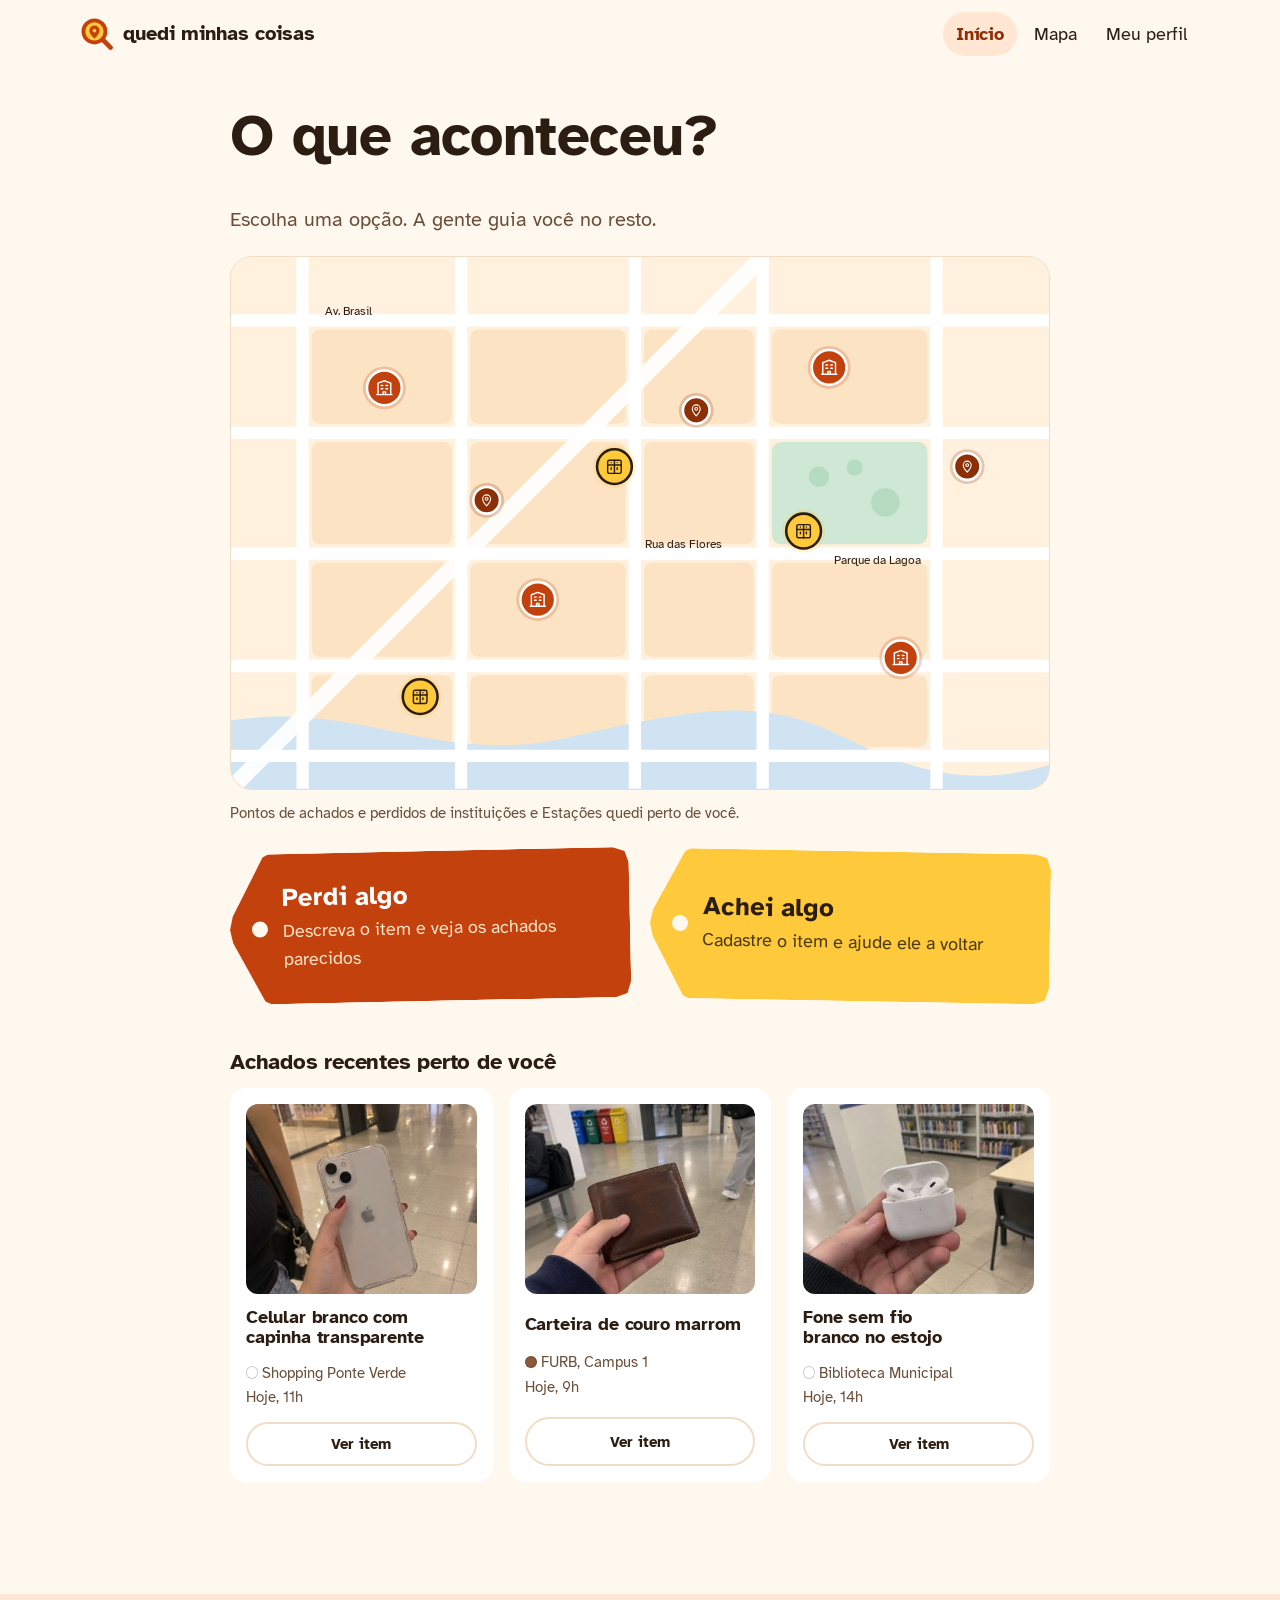
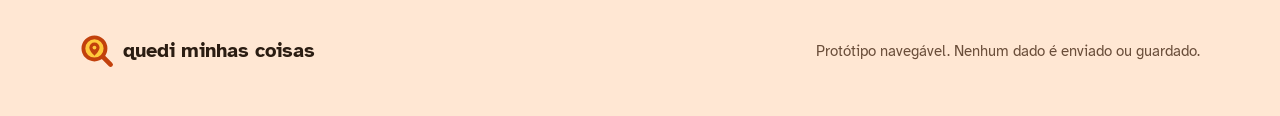
==== app.html @ 99cfe6bd "Site de produto: landing animada e protótipo navegável - Landing (index.html) com animações em GSAP " ====
<!DOCTYPE html>
<html lang="pt-BR">
<head>
  <meta charset="utf-8">
  <meta name="viewport" content="width=device-width, initial-scale=1">
  <meta name="theme-color" content="#FFF8EE">
  <title>quedi minhas coisas — protótipo</title>
  <link rel="preconnect" href="https://fonts.googleapis.com">
  <link rel="preconnect" href="https://fonts.gstatic.com" crossorigin>
  <link href="https://fonts.googleapis.com/css2?family=Atkinson+Hyperlegible:ital,wght@0,400;0,700;1,400&display=swap" rel="stylesheet">
  <link rel="icon" href="favicon.svg" type="image/svg+xml">
  <link rel="stylesheet" href="css/style.css">
</head>
<body class="is-app">
  <a class="skip" href="#app">Pular para o conteúdo</a>

  <header class="site-head">
    <div class="wrap">
      <a class="brand" href="index.html" translate="no" data-logo><span class="brand-name">quedi minhas coisas</span></a>
      <nav class="site-nav" aria-label="Principal">
        <a href="#inicio" data-nav="inicio">Início</a>
        <a href="#mapa" data-nav="mapa">Mapa</a>
        <a href="#perfil" data-nav="perfil">Meu perfil</a>
      </nav>
    </div>
  </header>

  <main id="app" class="app-main" tabindex="-1">
    <div class="wrap">

      <!-- ================= INÍCIO ================= -->
      <section class="view" id="v-inicio" aria-labelledby="t-inicio">
        <div class="narrow" style="max-width:820px">
          <h1 id="t-inicio">O que aconteceu?</h1>
          <p class="lead">Escolha uma opção. A gente guia você no resto.</p>
          <div class="map-box home-map" id="home-map"></div>
          <p class="hint home-map-note">Pontos de achados e perdidos de instituições e Estações quedi perto de você.</p>
          <div class="tags" style="margin:1.6rem 0 3rem">
            <a class="tag tag-lost" href="#perdi"><span class="tag-text"><span class="tag-title">Perdi algo</span><span class="tag-sub">Descreva o item e veja os achados parecidos</span></span></a>
            <a class="tag tag-found" href="#achei"><span class="tag-text"><span class="tag-title">Achei algo</span><span class="tag-sub">Cadastre o item e ajude ele a voltar</span></span></a>
          </div>
          <h2 style="font-size:1.4rem">Achados recentes perto de você</h2>
          <div class="items" id="recent"></div>
        </div>
      </section>

      <!-- ================= PERDI ================= -->
      <section class="view" id="v-perdi" aria-labelledby="t-perdi">
        <div class="narrow">
          <a class="back" href="#inicio" data-icon-inline="seta">Voltar</a>
          <h1 id="t-perdi" style="font-size:2.2rem">Vamos encontrar seu item</h1>
          <p class="progress-label" id="lost-step-label">Passo 1 de 4</p>
          <div class="progress" id="lost-progress" aria-hidden="true"><span></span><span></span><span></span><span></span></div>

          <form id="lost-form" novalidate>
            <!-- passo 1 -->
            <fieldset class="step" data-step="1" style="border:0;padding:0;margin:0">
              <legend class="sr-only">O que você perdeu</legend>
              <h2 style="font-size:1.5rem">O que você perdeu?</h2>
              <div class="choices" id="lost-cats"></div>
              <div class="field" style="margin-top:1.4rem">
                <label for="lost-name">Dê um nome curto ao item</label>
                <input type="text" id="lost-name" name="lost-name" autocomplete="off" placeholder="Ex.: Mochila azul da faculdade…">
              </div>
            </fieldset>

            <!-- passo 2 -->
            <fieldset class="step" data-step="2" style="border:0;padding:0;margin:0" hidden>
              <legend class="sr-only">Detalhes do item</legend>
              <h2 style="font-size:1.5rem">Como ele é?</h2>
              <p class="muted">Quanto mais detalhes, mais certeiros ficam os itens parecidos.</p>
              <div class="field">
                <span class="label" id="lbl-cor">Cor principal</span>
                <div class="swatches" role="radiogroup" aria-labelledby="lbl-cor" id="lost-colors"></div>
              </div>
              <div class="row-2">
                <div class="field"><label for="lost-brand">Marca</label><input type="text" id="lost-brand" name="lost-brand" autocomplete="off" placeholder="Ex.: Samsonite…"></div>
                <div class="field"><label for="lost-model">Modelo</label><input type="text" id="lost-model" name="lost-model" autocomplete="off" placeholder="Ex.: com bolso lateral…"></div>
              </div>
              <div class="field">
                <label for="lost-marks">Marcas, defeitos ou detalhes visíveis</label>
                <textarea id="lost-marks" name="lost-marks" autocomplete="off" placeholder="Ex.: adesivo de planeta, zíper da frente quebrado…"></textarea>
              </div>
              <div class="field">
                <span class="label">Fotos (opcional)</span>
                <label class="upload">
                  <span data-icon-inline="camera" style="width:32px;color:var(--lago)"></span>
                  <strong>Adicionar fotos do item</strong>
                  <span class="hint">Pode ser uma foto antiga em que ele aparece</span>
                  <input type="file" accept="image/*" multiple id="lost-photos">
                </label>
                <div class="previews" id="lost-previews"></div>
              </div>
            </fieldset>

            <!-- passo 3 -->
            <fieldset class="step" data-step="3" style="border:0;padding:0;margin:0" hidden>
              <legend class="sr-only">Onde e quando</legend>
              <h2 style="font-size:1.5rem">Onde e quando você perdeu?</h2>
              <div class="choices choices-wide" style="margin-bottom:1.4rem">
                <div class="choice">
                  <input type="radio" name="where" id="where-inst" value="inst" checked>
                  <label for="where-inst"><span class="ic" data-icon="predio"></span><span>Num lugar com achados e perdidos<small>Faculdade, shopping, rodoviária, biblioteca…</small></span></label>
                </div>
                <div class="choice">
                  <input type="radio" name="where" id="where-map" value="map">
                  <label for="where-map"><span class="ic" data-icon="pin"></span><span>Em outro lugar<small>Marque no mapa e avisamos quem passou por perto</small></span></label>
                </div>
              </div>
              <div id="where-inst-box" class="field">
                <label for="lost-inst">Qual lugar?</label>
                <select id="lost-inst" name="lost-inst" autocomplete="off"></select>
              </div>
              <div id="where-map-box" hidden>
                <p class="hint" style="margin-bottom:.6rem">Toque no mapa onde acha que perdeu.</p>
                <div class="map-box pickable" id="lost-map"></div>
                <p class="hint" style="margin-top:.8rem">Ou escolha um ponto de referência:</p>
                <div class="landmarks" id="landmarks"></div>
                <p class="hint" id="lost-map-msg" aria-live="polite" style="margin-top:.6rem"></p>
              </div>
              <div class="row-2" style="margin-top:1.2rem">
                <div class="field"><label for="lost-date">Dia</label><input type="date" id="lost-date" name="lost-date" autocomplete="off"></div>
                </div>
              <div class="row-2" style="margin-top:1rem">
                <div class="field"><label for="lost-from">Entre as</label><input type="time" id="lost-from" name="lost-from" autocomplete="off" value="13:00"></div>
                <div class="field"><label for="lost-to">e as</label><input type="time" id="lost-to" name="lost-to" autocomplete="off" value="15:00"></div>
              </div>
              <p class="hint" id="lost-time-hint">Informe o período em que você acha que perdeu. Quanto menor o intervalo, mais fácil de avisar quem passou por lá.</p>
            </fieldset>

            <!-- passo 4 -->
            <fieldset class="step" data-step="4" style="border:0;padding:0;margin:0" hidden>
              <legend class="sr-only">Característica secreta</legend>
              <h2 style="font-size:1.5rem">Um detalhe que só você sabe</h2>
              <div class="secret">
                <strong data-icon-inline="cadeado" style="display:flex;gap:.5rem;align-items:center">Isso não aparece para ninguém</strong>
                <p class="hint">Vamos usar esse detalhe para confirmar que o item é seu na hora da devolução. Pode ser algo que tem dentro, uma mancha, um rasgo, uma senha de tela.</p>
                <label class="sr-only" for="lost-secret">Característica secreta</label>
                <textarea id="lost-secret" name="lost-secret" autocomplete="off" placeholder="Ex.: tem um caderno verde com meu nome na primeira página…"></textarea>
              </div>
            </fieldset>

            <p class="hint" id="lost-error" role="alert" style="color:#B3261E;margin-top:1rem"></p>
            <div class="form-actions">
              <button type="button" class="btn btn-quiet" id="lost-prev" hidden>Voltar</button>
              <button type="submit" class="btn btn-lago" id="lost-next" style="margin-left:auto">Continuar</button>
            </div>
          </form>
        </div>
      </section>

      <!-- ================= RESULTADOS (MATCH) ================= -->
      <section class="view" id="v-resultados" aria-labelledby="t-res">
        <div class="hope" aria-live="polite" style="margin-bottom:1.6rem">
          <span class="hope-dot" aria-hidden="true"></span>
          <span id="res-hope">Seu item já está sendo mostrado para <strong>0 pessoas</strong> por perto.</span>
        </div>
        <h1 id="t-res" style="font-size:2.2rem">Achamos itens parecidos com o seu</h1>
        <p class="lead" id="res-lead">Veja se algum deles é seu. Se não for, fique tranquilo: avisamos assim que chegar algo novo.</p>
        <div class="items" id="res-items"></div>
        <div class="panel" style="margin-top:2rem;display:flex;gap:1rem;align-items:center;flex-wrap:wrap">
          <span data-icon-inline="sino" style="width:28px;color:var(--lago)"></span>
          <p style="margin:0;flex:1;min-width:220px"><strong>Nenhum é o seu?</strong> Seu cadastro continua ativo e você recebe um aviso quando surgir um item parecido.</p>
          <a class="btn btn-ghost btn-small" href="#perfil">Ver meus itens</a>
        </div>
      </section>

      <!-- ================= ITEM + CHAT ================= -->
      <section class="view" id="v-item" aria-labelledby="t-item">
        <a class="back" href="#resultados" data-icon-inline="seta">Voltar aos parecidos</a>
        <div class="detail">
          <div>
            <div class="thumb" id="item-thumb"></div>
            <h1 id="t-item" style="font-size:1.9rem;margin-top:1.2rem"></h1>
            <dl class="facts" id="item-facts"></dl>
            <div class="panel" style="margin-top:1.4rem">
              <p class="muted small" style="margin-bottom:.6rem">Quem achou</p>
              <div class="profile-mini">
                <div class="avatar">MR</div>
                <div>
                  <strong>Marina R.</strong> <span class="verified" data-icon-inline="escudo">Verificada</span><br>
                  <span class="rating small">Nota 4,9</span> <span class="small">em 14 devoluções</span>
                </div>
              </div>
              <div class="seals" style="margin-top:.9rem">
                <span class="seal"><i data-icon="coracao"></i>Grande ajudante</span>
                <span class="seal"><i data-icon="pin"></i>Guardião do bairro</span>
              </div>
            </div>
          </div>

          <div class="panel">
            <!-- etapa A: validação -->
            <div id="item-validate">
              <h2 style="font-size:1.4rem">É seu? Confirme um detalhe</h2>
              <p class="muted">Conte algo que só o dono saberia: o que tem dentro, uma mancha, um rasgo. Ou envie uma foto em que o item aparece.</p>
              <form id="validate-form">
                <div class="field">
                  <label for="validate-text">Característica</label>
                  <textarea id="validate-text" name="validate-text" autocomplete="off" placeholder="Ex.: tem um caderno verde com meu nome dentro…"></textarea>
                </div>
                <label class="upload" style="padding:1rem">
                  <strong>Ou envie uma foto</strong>
                  <input type="file" accept="image/*" id="validate-photo">
                </label>
                <p class="hint" id="validate-error" role="alert" style="color:#B3261E;margin-top:.6rem"></p>
                <button class="btn btn-lago" type="submit" style="margin-top:1rem;width:100%">Enviar para quem achou</button>
              </form>
            </div>

            <!-- etapa B: chat + entrega -->
            <div id="item-chat" hidden>
              <div style="display:flex;justify-content:space-between;align-items:center;gap:.5rem;flex-wrap:wrap">
                <h2 style="font-size:1.4rem;margin:0">Chat anônimo</h2>
                <span class="chip chip-menta" data-icon-inline="check">Dono confirmado</span>
              </div>
              <p class="hint" style="margin:.4rem 0 .8rem">Seu nome completo e telefone não aparecem aqui.</p>
              <div class="chat" id="chat" aria-live="polite"></div>
              <form class="chat-form" id="chat-form">
                <label class="sr-only" for="chat-input">Mensagem</label>
                <input type="text" id="chat-input" name="chat-input" autocomplete="off" placeholder="Escreva uma mensagem…">
                <button class="btn btn-lago btn-small" type="submit">Enviar</button>
              </form>

              <h3 style="margin-top:2rem">Como você quer buscar?</h3>
              <div class="choices choices-wide" id="delivery"></div>
              <div class="panel" style="margin-top:1rem;background:var(--sol-soft);border-color:#F3E1A8" id="fee-box">
                <p style="margin:0"><strong>Recompensa pedida por Marina:</strong> R$ 5,00</p>
                <p class="hint" style="margin:.3rem 0 0">É opcional e vai direto para quem achou, como agradecimento.</p>
              </div>
              <button class="btn btn-sol" id="confirm-delivery" style="margin-top:1.2rem;width:100%">Confirmar devolução</button>
            </div>
          </div>
        </div>
      </section>

      <!-- ================= CONFIRMADO ================= -->
      <section class="view" id="v-confirmado" aria-labelledby="t-ok">
        <div class="narrow panel done-box">
          <div class="done-icon" data-icon="check"></div>
          <h1 id="t-ok" style="font-size:2rem">Tudo certo, seu item vai voltar!</h1>
          <p class="lead" id="ok-text"></p>
          <div class="code" id="ok-code" aria-label="Código de retirada">Q7·4K2</div>
          <p class="muted small">Mostre esse código na hora de retirar. Ele também fica salvo em Meu perfil.</p>
          <div style="display:flex;gap:.8rem;flex-wrap:wrap;justify-content:center;margin-top:1rem">
            <a class="btn btn-lago" href="#mapa">Ver no mapa</a>
            <a class="btn btn-quiet" href="#inicio">Voltar ao início</a>
          </div>
        </div>
      </section>

      <!-- ================= ACHEI ================= -->
      <section class="view" id="v-achei" aria-labelledby="t-achei">
        <div class="narrow">
          <a class="back" href="#inicio" data-icon-inline="seta">Voltar</a>
          <h1 id="t-achei" style="font-size:2.2rem">Obrigado por ajudar!</h1>
          <p class="lead">Conte o que você achou. Leva menos de dois minutos.</p>
          <form id="found-form" novalidate>
            <div class="field">
              <span class="label">O que você achou?</span>
              <div class="choices" id="found-cats"></div>
            </div>
            <div class="field">
              <span class="label">Foto do item</span>
              <label class="upload">
                <span data-icon-inline="camera" style="width:32px;color:var(--lago)"></span>
                <strong>Tirar ou escolher foto</strong>
                <span class="hint">Mostre o item por fora. Não abra bolsas nem carteiras para a foto.</span>
                <input type="file" accept="image/*" id="found-photo">
              </label>
              <div class="previews" id="found-previews"></div>
            </div>
            <div class="field">
              <label for="found-desc">Descrição rápida</label>
              <textarea id="found-desc" name="found-desc" autocomplete="off" placeholder="Ex.: mochila azul com adesivo de planeta…"></textarea>
              <p class="hint">Não descreva tudo. Deixe detalhes de fora para o dono confirmar.</p>
            </div>
            <div class="row-2">
              <div class="field">
                <label for="found-where">Onde achou?</label>
                <select id="found-where" name="found-where" autocomplete="off"></select>
              </div>
              <div class="field"><label for="found-date">Quando?</label><input type="date" id="found-date" name="found-date" autocomplete="off"></div>
            </div>
            <div class="field">
              <span class="label">O que você vai fazer com ele?</span>
              <div class="choices choices-wide" id="found-action"></div>
            </div>
            <div class="field" id="found-fee">
              <label for="fee">Recompensa opcional</label>
              <p class="hint">Se for deixar numa Estação, você pode pedir até R$ 10 pelo esforço.</p>
              <div class="range-row">
                <input type="range" id="fee" min="0" max="10" step="1" value="0">
                <output for="fee" id="fee-out">R$ 0</output>
              </div>
            </div>
            <p class="hint" id="found-error" role="alert" style="color:#B3261E"></p>
            <div class="form-actions"><button class="btn btn-sol" type="submit" style="margin-left:auto">Publicar item achado</button></div>
          </form>
        </div>
      </section>

      <!-- ================= ACHEI OK ================= -->
      <section class="view" id="v-achei-ok" aria-labelledby="t-achei-ok">
        <div class="narrow panel done-box">
          <div class="done-icon" data-icon="coracao"></div>
          <h1 id="t-achei-ok" style="font-size:2rem">Seu item achado está no ar</h1>
          <p class="lead">Já avisamos <strong>12 pessoas</strong> que procuram algo parecido.</p>
          <div class="points"><b>+50</b><span>pontos quando a devolução acontecer</span></div>
          <span class="seal" style="margin-top:1rem"><i data-icon="estrela"></i>Você está a 1 devolução do selo Primeira devolução</span>
          <div style="display:flex;gap:.8rem;flex-wrap:wrap;justify-content:center;margin-top:1.5rem">
            <a class="btn btn-lago" href="#perfil">Ver meu perfil</a>
            <a class="btn btn-quiet" href="#inicio">Voltar ao início</a>
          </div>
        </div>
      </section>

      <!-- ================= MAPA ================= -->
      <section class="view" id="v-mapa" aria-labelledby="t-mapa">
        <h1 id="t-mapa" style="font-size:2.2rem">Mapa da cidade</h1>
        <p class="lead">Achados e perdidos de instituições, Estações quedi e perdas recentes perto de você.</p>
        <div class="map-legend" id="map-filters"></div>
        <div class="map-layout">
          <div class="map-box" id="big-map"></div>
          <div class="place-list" id="place-list"></div>
        </div>
      </section>

      <!-- ================= PERFIL ================= -->
      <section class="view" id="v-perfil" aria-labelledby="t-perfil">
        <div class="grid-2">
          <div class="panel">
            <div class="profile-top" style="display:flex;gap:1rem;align-items:center">
              <div class="avatar" style="width:72px;height:72px;font-size:1.4rem">VC</div>
              <div>
                <h1 id="t-perfil" style="font-size:1.8rem;margin:0">Você</h1>
                <span class="verified" data-icon-inline="escudo">Conta verificada</span>
              </div>
            </div>
            <div style="display:flex;gap:2rem;margin:1.5rem 0;flex-wrap:wrap">
              <div><div class="points"><b>320</b><span>pontos</span></div></div>
              <div><span class="rating">Nota 5,0</span><br><span class="muted small">em 3 devoluções</span></div>
            </div>
            <h2 style="font-size:1.2rem">Seus selos</h2>
            <div class="seals">
              <span class="seal"><i data-icon="estrela"></i>Primeira devolução</span>
              <span class="seal"><i data-icon="coracao"></i>Coração bom</span>
              <span class="seal" style="background:var(--bg);color:var(--ink-soft)"><i data-icon="cadeado" style="background:var(--line)"></i>Grande ajudante · faltam 2</span>
            </div>
            <div class="review">
              <strong class="small">Avaliação de Ana, que recebeu os óculos de volta</strong>
              <p class="muted">“Super atenciosa, deixou na Estação no mesmo dia.”</p>
            </div>
          </div>
          <div>
            <div class="panel">
              <h2 style="font-size:1.3rem">Trocar pontos</h2>
              <div class="choices choices-wide" id="redeem"></div>
            </div>
            <div class="panel" style="margin-top:1.5rem">
              <h2 style="font-size:1.3rem">Meus itens</h2>
              <div id="my-items"></div>
            </div>
          </div>
        </div>
      </section>

    </div>
  </main>

  <div class="toast" id="toast" role="status"></div>

  <footer class="site-foot">
    <div class="wrap">
      <a class="brand" href="index.html" translate="no" data-logo><span class="brand-name">quedi minhas coisas</span></a>
      <p class="muted small">Protótipo navegável. Nenhum dado é enviado ou guardado.</p>
    </div>
  </footer>

  <script src="js/shared.js"></script>
  <script src="js/app.js"></script>
</body>
</html>
---- css/style.css ----
/* ============================================================
   quedi minhas coisas — estilos compartilhados
   Paleta quente (laranja + amarelo), tipografia
   Atkinson Hyperlegible (criada para máxima legibilidade).
   ============================================================ */

:root {
  --bg: #FFF8EE;
  --surface: #FFFFFF;
  --ink: #2B1D12;
  --ink-soft: #6A4E3A;
  --line: #F0DDC5;

  --lago: #C2410C;        /* "Perdi algo" / ações principais */
  --lago-deep: #8C2F06;
  --lago-soft: #FFE7D3;

  --sol: #FFC93C;         /* "Achei algo" / esperança */
  --sol-soft: #FFF0C2;
  --sol-deep: #6E4A00;

  --menta: #D6F0E4;       /* confirmações */
  --menta-deep: #1D6A48;

  --lilas: #FFEBCF;

  --r-tag: 20px;
  --r-box: 16px;
  --r-field: 12px;

  --shadow: 0 1px 2px rgba(43, 29, 18, .06), 0 8px 24px rgba(194, 65, 12, .1);

  --font: "Atkinson Hyperlegible", system-ui, -apple-system, "Segoe UI", sans-serif;
  --measure: 62ch;
  --ease-out: cubic-bezier(0.23, 1, 0.32, 1);
  --ease-in-out: cubic-bezier(0.77, 0, 0.175, 1);
  --ease-drawer: cubic-bezier(0.32, 0.72, 0, 1);
}

* { box-sizing: border-box; }
[hidden] { display: none !important; }
[tabindex="-1"]:focus { outline: none; }
html { scroll-behavior: smooth; }
@media (prefers-reduced-motion: reduce) {
  html { scroll-behavior: auto; }
  *, *::before, *::after { animation: none !important; transition: none !important; }
}

body {
  margin: 0;
  font-family: var(--font);
  font-size: 1.125rem;
  line-height: 1.6;
  color: var(--ink);
  background: var(--bg);
  -webkit-font-smoothing: antialiased;
}

img, svg { display: block; max-width: 100%; }
a { color: var(--lago); text-underline-offset: 3px; }
a:hover { color: var(--lago-deep); }

:focus-visible {
  outline: 3px solid var(--lago);
  outline-offset: 3px;
  border-radius: 6px;
}

.skip {
  position: absolute; left: 1rem; top: -4rem;
  background: var(--ink); color: #fff; padding: .6rem 1rem; border-radius: 8px; z-index: 50;
}
.skip:focus { top: 1rem; color: #fff; }

.wrap { width: min(1120px, 100% - 2.5rem); margin-inline: auto; }

h1, h2, h3 { line-height: 1.15; margin: 0 0 .6em; letter-spacing: -0.01em; text-wrap: balance; }
p { text-wrap: pretty; }
[id] { scroll-margin-top: 88px; }
a, button, label, input, select, textarea, summary { touch-action: manipulation; }
select { background-color: var(--surface); color: var(--ink); }
h1 { font-size: clamp(2.2rem, 5vw, 3.6rem); font-weight: 700; }
h2 { font-size: clamp(1.7rem, 3.4vw, 2.4rem); font-weight: 700; }
h3 { font-size: 1.25rem; font-weight: 700; }
p { margin: 0 0 1em; max-width: var(--measure); }
.lead { font-size: 1.25rem; color: var(--ink-soft); }
.muted { color: var(--ink-soft); }
.small { font-size: .95rem; }

/* ---------- Marca ---------- */
.brand {
  display: inline-flex; align-items: center; gap: .55rem;
  font-weight: 700; font-size: 1.25rem; color: var(--ink); text-decoration: none;
}
.brand { white-space: nowrap; }
.brand svg { width: 34px; height: 34px; flex: none; }
.brand:hover { color: var(--ink); }

/* ---------- Cabeçalho ---------- */
.site-head {
  position: sticky; top: 0; z-index: 20;
  background: var(--bg);
}
.site-head .wrap { display: flex; align-items: center; justify-content: space-between; gap: 1rem; min-height: 68px; }
.site-nav { display: flex; gap: .25rem; align-items: center; flex-wrap: nowrap; }
.site-nav a {
  text-decoration: none; color: var(--ink); padding: .5rem .8rem; border-radius: 999px; font-size: 1.125rem;
}
.site-nav a:hover { background: var(--lago-soft); }
.site-nav a[aria-current="page"] { background: var(--lago-soft); color: var(--lago-deep); font-weight: 700; }

/* ---------- Botões ---------- */
.btn {
  display: inline-flex; align-items: center; justify-content: center; gap: .5rem;
  font: inherit; font-weight: 700; font-size: 1.125rem;
  padding: .85rem 1.4rem; min-height: 52px;
  border-radius: 999px; border: 2px solid transparent;
  cursor: pointer; text-decoration: none; transition: background-color .16s var(--ease-out), scale .16s var(--ease-out);
}
.btn-lago { background: var(--lago); color: #fff; }
.btn-lago:hover { background: var(--lago-deep); color: #fff; }
.btn-sol { background: var(--sol); color: var(--ink); }
.btn-sol:hover { background: #F5B921; color: var(--ink); }
.btn-ghost { background: transparent; color: var(--lago-deep); border-color: var(--lago); }
.btn-ghost:hover { background: var(--lago-soft); }
.btn-quiet { background: var(--surface); color: var(--ink); border-color: var(--line); }
.btn-quiet:hover { border-color: var(--lago); }
.btn:disabled { opacity: .5; cursor: not-allowed; }
.btn-small { min-height: 42px; padding: .5rem 1rem; font-size: .95rem; }

/* ---------- Etiquetas (o elemento-assinatura) ---------- */
.tags { display: grid; grid-template-columns: repeat(2, minmax(0, 1fr)); gap: 1.25rem; }
.tag {
  --tilt: -1.2deg;
  position: relative;
  display: flex; align-items: center; gap: 1rem;
  min-height: 150px;
  padding: 1.3rem 1.3rem 1.3rem 3.3rem;
  border: 0;
  /* etiqueta de preço: ponta à esquerda, cantos suavizados, sem fio */
  clip-path: polygon(0 50%, 3px 41%, 34px 3px, 40px 0, calc(100% - 16px) 0, calc(100% - 4px) 4px, 100% 16px, 100% calc(100% - 16px), calc(100% - 4px) calc(100% - 4px), calc(100% - 16px) 100%, 40px 100%, 34px calc(100% - 3px), 3px 59%);
  text-align: left; text-decoration: none; font: inherit; cursor: pointer;
  rotate: var(--tilt);
  transition: rotate .3s var(--ease-out), translate .3s var(--ease-out), scale .16s var(--ease-out);
}
.tag + .tag { --tilt: 1deg; }
@media (hover: hover) and (pointer: fine) {
  .tag:hover { rotate: 0deg; translate: 0 -4px; }
}
.tag:focus-visible { rotate: 0deg; translate: 0 -4px; outline: none; box-shadow: inset 0 0 0 4px var(--ink); }
.tag::before { /* furo da etiqueta */
  content: ""; position: absolute; left: 1.35rem; top: 50%;
  width: 16px; height: 16px; margin-top: -8px; border-radius: 50%;
  background: var(--bg);
}
.tag-text { display: flex; flex-direction: column; gap: .3rem; min-width: 0; }
.tag-title { white-space: nowrap; font-size: clamp(1.4rem, 2vw, 1.75rem); font-weight: 700; line-height: 1.1; }
.tag-sub { font-size: 1.125rem; }
.tag-lost { background: var(--lago); color: #fff; }
.tag-lost .tag-sub { color: #FFE3C7; }
.tag-found { background: var(--sol); color: var(--ink); }
.tag-found .tag-sub { color: #4B3A10; }

@media (max-width: 640px) {
  .tags { grid-template-columns: 1fr; }
  .tag { min-height: 120px; }
}

/* ---------- Avisos de esperança ---------- */
.hope {
  display: flex; align-items: center; gap: .9rem;
  background: var(--surface);
  border-radius: var(--r-box); padding: .9rem 1.1rem;
}
.hope-dot {
  flex: none; width: 12px; height: 12px; border-radius: 50%; background: #3BAA75;
  box-shadow: 0 0 0 0 rgba(59, 170, 117, .5); animation: pulse 2.2s infinite;
}
@keyframes pulse {
  0% { box-shadow: 0 0 0 0 rgba(59,170,117,.45); }
  70% { box-shadow: 0 0 0 12px rgba(59,170,117,0); }
  100% { box-shadow: 0 0 0 0 rgba(59,170,117,0); }
}
.hope strong { color: var(--lago-deep); }

/* ---------- Componentes gerais ---------- */
.panel {
  background: var(--surface);
  border-radius: var(--r-box); padding: 1.5rem;
}
.chip {
  display: inline-flex; align-items: center; gap: .35rem;
  font-size: .95rem; font-weight: 700;
  padding: .25rem .7rem; border-radius: 999px;
  background: var(--lago-soft); color: var(--lago-deep);
}
.chip-sol { background: var(--sol-soft); color: var(--sol-deep); }
.chip-menta { background: var(--menta); color: var(--menta-deep); }
.chip-lilas { background: var(--lilas); color: #6E3A06; }

.seal {
  display: inline-flex; align-items: center; gap: .5rem;
  padding: .45rem .85rem .45rem .45rem; border-radius: 999px;
  background: var(--sol-soft); color: var(--ink); font-weight: 700; font-size: .95rem;
}
.seal i {
  display: grid; place-items: center; width: 30px; height: 30px; border-radius: 50%;
  background: var(--sol); font-style: normal;
}
.seal i svg { width: 18px; height: 18px; }

.avatar {
  display: grid; place-items: center; flex: none;
  width: 52px; height: 52px; border-radius: 50%;
  background: var(--lilas); color: #6E3A06; font-weight: 700;
}

.rating { font-weight: 700; }

/* ---------- Rodapé ---------- */
.site-foot { background: var(--lago-soft); padding: 2.5rem 0 3rem; margin-top: 4rem; }
.site-foot .wrap { display: flex; flex-wrap: wrap; justify-content: space-between; gap: 1.5rem; align-items: center; }
.site-foot p { margin: 0; }

/* ============================================================
   LANDING
   ============================================================ */
.hero { padding: clamp(1.5rem, 4vw, 2.5rem) 0 4rem; }
.hero-grid { display: grid; grid-template-columns: .9fr 1.1fr; gap: 3rem; align-items: center; }
.hero h1 { max-width: 16ch; font-size: clamp(2.4rem, 3.9vw, 3.5rem); letter-spacing: -0.03em; line-height: 1.02; }
.hero .tags { margin-top: 2.2rem; max-width: 620px; }
.hero-side { display: grid; gap: 1rem; }
.hero-map { border-radius: 28px; overflow: hidden; background: #FFF1DE; }
@media (max-width: 900px) {
  .hero-grid { grid-template-columns: 1fr; gap: 2.5rem; }
}

.section { padding: clamp(3.5rem, 7vw, 5.5rem) 0; }
.section-head { max-width: 680px; margin-bottom: 2.5rem; }
.section-alt { background: var(--surface); }

/* passo a passo (é sequência de verdade, então numerado) */
.steps { list-style: none; padding: 0; margin: 0; display: grid; grid-template-columns: repeat(3, 1fr); gap: 2rem; counter-reset: s; }
.steps li { counter-increment: s; position: relative; padding-top: 3.6rem; }
.steps li::before {
  content: counter(s);
  position: absolute; top: 0; left: 0;
  width: 2.6rem; height: 2.6rem; border-radius: 50%;
  display: grid; place-items: center;
  background: var(--lago); color: #fff; font-weight: 700; font-size: 1.25rem;
}
@media (max-width: 800px) {
  .steps { grid-template-columns: 1fr; }
  .steps li:not(:last-child)::after { display: none; }
}

.feature { display: grid; grid-template-columns: 1fr 1fr; gap: 3.5rem; align-items: center; }
.feature + .feature { margin-top: 5rem; }
.feature.flip > :first-child { order: 2; }
@media (max-width: 860px) {
  .feature { grid-template-columns: 1fr; gap: 2rem; }
  .feature.flip > :first-child { order: 0; }
}
.checks { list-style: none; padding: 0; margin: 1.2rem 0 0; display: grid; gap: .7rem; }
.checks li { position: relative; padding-left: 2rem; }
.checks li::before {
  content: ""; position: absolute; left: 0; top: .35em;
  width: 1.15rem; height: 1.15rem; border-radius: 50%;
  background: var(--menta) url("data:image/svg+xml,%3Csvg xmlns='http://www.w3.org/2000/svg' viewBox='0 0 20 20'%3E%3Cpath d='M5 10.5l3 3 7-7' fill='none' stroke='%231D6A48' stroke-width='2.4' stroke-linecap='round' stroke-linejoin='round'/%3E%3C/svg%3E") center/80% no-repeat;
}

/* mock de match */
.mock-stack { display: grid; gap: .2rem; background: var(--surface); border-radius: 28px; padding: 1.2rem 1.5rem; }
.mock-stack .hope { background: var(--lago-soft); margin-bottom: .6rem; }
.match-row {
  display: grid; grid-template-columns: 64px 1fr auto; gap: 1rem; align-items: center;
  padding: .75rem 0;
}
.match-row .thumb { width: 64px; height: 64px; }
.match-pct { font-variant-numeric: tabular-nums; font-weight: 700; font-size: 1.25rem; color: var(--lago-deep); text-align: right; line-height: 1; }
.match-pct span { display: block; font-size: .8rem; font-weight: 400; color: var(--ink-soft); margin-top: .2rem; }

.thumb {
  display: grid; place-items: center; border-radius: 14px; background: var(--lago-soft); color: var(--lago-deep);
}
.thumb svg { width: 55%; height: 55%; }

/* estação */
.station-card { background: var(--lago-deep); color: #fff; border-radius: 28px; padding: 2rem; position: relative; overflow: hidden; }
.station-card p { color: #FFE3C7; }
.station-card .lockers { max-width: 280px; display: grid; grid-template-columns: repeat(4, 1fr); gap: .5rem; margin-top: 1.5rem; }
.station-card .lockers span { aspect-ratio: 1; border-radius: 10px; background: rgba(255,255,255,.1); border: 1px solid rgba(255,255,255,.18); }
.station-card .lockers span.on { background: var(--sol); border-color: var(--sol); }

/* recompensas */
.rewards { display: grid; grid-template-columns: 1.1fr .9fr; gap: 2.5rem; align-items: start; }
@media (max-width: 860px) { .rewards { grid-template-columns: 1fr; } }
.profile-mock { display: grid; gap: 1rem; }
.profile-top { display: flex; gap: 1rem; align-items: center; }
.seals { display: flex; flex-wrap: wrap; gap: .5rem; }
.reward-list { display: grid; gap: 1.6rem; margin: 0; padding: 0; list-style: none; }
.reward-list li { display: grid; grid-template-columns: 48px 1fr; gap: 1rem; }
.reward-list .ico { width: 48px; height: 48px; border-radius: 14px; background: var(--sol-soft); color: var(--sol-deep); display: grid; place-items: center; }
.reward-list .ico svg { width: 26px; height: 26px; }
.reward-list h3 { margin-bottom: .25rem; font-size: 1.25rem; }
.reward-list p { margin: 0; color: var(--ink-soft); }

/* instituições */
.inst { display: grid; grid-template-columns: 1.3fr 1fr; gap: 2rem; align-items: center; background: var(--lilas); border-radius: 28px; padding: clamp(1.8rem, 4vw, 3rem); }
@media (max-width: 800px) { .inst { grid-template-columns: 1fr; } }

/* perguntas */
.faq { max-width: 760px; }
.faq details { background: var(--bg); border-radius: 14px; padding: 0 1.2rem; margin-bottom: .6rem; }
.faq summary {
  cursor: pointer; list-style: none; padding: 1.1rem 2.5rem 1.1rem 0; font-weight: 700; font-size: 1.25rem; position: relative;
}
.faq summary::-webkit-details-marker { display: none; }
.faq summary::after {
  content: "+"; position: absolute; right: .3rem; top: 50%; transform: translateY(-50%);
  font-size: 1.6rem; font-weight: 400; color: var(--lago);
}
.faq details[open] summary::after { content: "–"; }
.faq details p { color: var(--ink-soft); padding-bottom: 1rem; }

.final { text-align: left; }
.final .tags { max-width: 620px; margin-top: 2rem; }

/* ============================================================
   PROTÓTIPO (app.html)
   ============================================================ */
.app-main { padding: 2.2rem 0 3rem; min-height: 70vh; }
.view { display: none; }
.view.is-active { display: block; animation: appear .25s ease; }
@keyframes appear { from { opacity: 0; transform: translateY(6px); } to { opacity: 1; transform: none; } }

.narrow { max-width: 720px; margin-inline: auto; }

.back {
  display: inline-flex; align-items: center; gap: .4rem; margin-bottom: 1.2rem;
  color: var(--ink-soft); text-decoration: none; font-size: 1.125rem;
}
.back:hover { color: var(--lago-deep); }

.progress { display: flex; gap: .4rem; margin: .4rem 0 1.6rem; }
.progress span { flex: 1; height: 8px; border-radius: 999px; background: var(--line); }
.progress span.done { background: var(--lago); }
.progress-label { font-size: .95rem; color: var(--ink-soft); }

.field { display: grid; gap: .45rem; margin-bottom: 1.4rem; }
.field > label, .field > .label { font-weight: 700; }
.hint { font-size: .95rem; color: var(--ink-soft); margin: 0; }
input[type="text"], input[type="date"], input[type="time"], select, textarea {
  font: inherit; font-size: 1.125rem; color: var(--ink);
  width: 100%; padding: .8rem 1rem; min-height: 52px;
  border: 2px solid var(--line); border-radius: var(--r-field); background: var(--surface);
}
textarea { min-height: 110px; resize: vertical; }
input:focus, select:focus, textarea:focus { border-color: var(--lago); outline: none; box-shadow: 0 0 0 4px var(--lago-soft); }
.row-2 { display: grid; grid-template-columns: 1fr 1fr; gap: 1rem; }
@media (max-width: 560px) { .row-2 { grid-template-columns: 1fr; } }

/* escolhas grandes (radio/checkbox estilizados) */
.choices { display: grid; grid-template-columns: repeat(auto-fill, minmax(150px, 1fr)); gap: .7rem; }
.choice { position: relative; }
.choice input { position: absolute; opacity: 0; inset: 0; pointer-events: none; }
.choice label {
  display: flex; flex-direction: column; align-items: center; justify-content: center; gap: .4rem;
  min-height: 104px; padding: .8rem; text-align: center;
  border: 2px solid var(--line); border-radius: var(--r-box); background: var(--surface);
  cursor: pointer; font-weight: 700; transition: border-color .15s, background .15s;
}
.choice label svg { width: 34px; height: 34px; color: var(--lago); }
.choice input:checked + label { border-color: var(--lago); background: var(--lago-soft); }
.choice input:focus-visible + label { outline: 3px solid var(--lago); outline-offset: 3px; }

.choices-wide { grid-template-columns: 1fr; }
.choices-wide .choice label { flex-direction: row; justify-content: flex-start; text-align: left; min-height: 0; padding: 1rem 1.1rem; gap: 1rem; }
.choices-wide .choice label span { display: grid; gap: .1rem; }
.choices-wide .choice label small { font-weight: 400; color: var(--ink-soft); font-size: .95rem; }

.swatches { display: flex; flex-wrap: wrap; gap: .6rem; }
.swatch { position: relative; }
.swatch input { position: absolute; opacity: 0; }
.swatch label {
  display: inline-flex; align-items: center; gap: .5rem; cursor: pointer;
  padding: .4rem .85rem .4rem .45rem; border: 2px solid var(--line); border-radius: 999px; background: var(--surface); font-size: .95rem;
}
.swatch label i { width: 24px; height: 24px; border-radius: 50%; border: 1px solid rgba(0,0,0,.15); }
.swatch input:checked + label { border-color: var(--lago); background: var(--lago-soft); font-weight: 700; }
.swatch input:focus-visible + label { outline: 3px solid var(--lago); outline-offset: 2px; }

.upload {
  display: grid; place-items: center; gap: .3rem; text-align: center;
  border: 2px dashed var(--line); border-radius: var(--r-box); padding: 1.6rem; background: var(--surface); cursor: pointer;
}
.upload:hover { border-color: var(--lago); }
.upload input { position: absolute; width: 1px; height: 1px; opacity: 0; }
.upload:focus-within { outline: 3px solid var(--lago); outline-offset: 3px; }
.previews { display: flex; gap: .6rem; flex-wrap: wrap; margin-top: .6rem; }
.previews img { width: 84px; height: 84px; object-fit: cover; border-radius: 12px; }

.secret {
  background: var(--lilas); border-radius: var(--r-box); padding: 1.3rem; display: grid; gap: .6rem;
}
.secret textarea { background: #fff; }

.form-actions { display: flex; justify-content: space-between; gap: 1rem; margin-top: 2rem; flex-wrap: wrap; }

/* mapa */
.map-box { position: relative; border-radius: 22px; overflow: hidden; border: 1px solid var(--line); background: #FFF1DE; }
.map-box svg { width: 100%; height: auto; }
.map-box.pickable svg { cursor: crosshair; }
.map-legend { display: flex; flex-wrap: wrap; gap: .5rem; margin: .8rem 0; }
.map-filter { display: inline-flex; align-items: center; gap: .45rem; padding: .45rem .9rem; border-radius: 999px; border: 2px solid var(--line); background: var(--surface); cursor: pointer; font: inherit; font-size: .95rem; }
.map-filter[aria-pressed="true"] { border-color: var(--lago); background: var(--lago-soft); font-weight: 700; }
.map-filter i { width: 14px; height: 14px; border-radius: 50%; }
.map-layout { display: grid; grid-template-columns: 1.6fr 1fr; gap: 1.5rem; align-items: start; }
@media (max-width: 900px) { .map-layout { grid-template-columns: 1fr; } }
.place-list { display: grid; gap: .7rem; max-height: 560px; overflow: auto; padding-right: .3rem; }
.place {
  display: grid; grid-template-columns: 44px 1fr; gap: .8rem; align-items: start;
  background: var(--surface); border-radius: var(--r-box); padding: .9rem;
}
.place .thumb { width: 44px; height: 44px; border-radius: 12px; }
.place h3 { font-size: 1.125rem; margin: 0 0 .15rem; }
.place p { margin: 0; font-size: .95rem; color: var(--ink-soft); }
.pin-label { font: 700 13px var(--font); fill: var(--ink); }

/* cartões de item */
.items { display: grid; grid-template-columns: repeat(auto-fill, minmax(260px, 1fr)); gap: 1rem; }
.item-card {
  display: grid; gap: .8rem; background: var(--surface);
  border-radius: var(--r-box); padding: 1rem;
}
.item-card .thumb { height: 150px; border-radius: 12px; }
.item-card h3 { font-size: 1.12rem; margin: 0; }
.item-card .meta { font-size: .95rem; color: var(--ink-soft); margin: 0; }
.item-card .top { display: flex; justify-content: space-between; align-items: center; gap: .5rem; }
.bar { height: 8px; border-radius: 999px; background: var(--lago-soft); overflow: hidden; }
.bar span { display: block; height: 100%; background: var(--lago); border-radius: 999px; }

/* detalhe do item + chat */
.detail { display: grid; grid-template-columns: 1fr 1fr; gap: 1.5rem; align-items: start; }
@media (max-width: 860px) { .detail { grid-template-columns: 1fr; } }
.detail .thumb { height: 260px; border-radius: 18px; }
.facts { display: grid; grid-template-columns: auto 1fr; gap: .4rem 1rem; margin: 1rem 0 0; }
.facts dt { color: var(--ink-soft); }
.facts dd { margin: 0; font-weight: 700; }

.chat { display: grid; gap: .6rem; max-height: 360px; overflow: auto; padding: .4rem; }
.msg { max-width: 82%; padding: .7rem 1rem; border-radius: 18px; font-size: 1.125rem; line-height: 1.45; }
.msg small { display: block; font-size: .8rem; color: var(--ink-soft); margin-bottom: .15rem; font-weight: 700; }
.msg.them { background: var(--lago-soft); border-bottom-left-radius: 6px; }
.msg.me { background: var(--sol-soft); margin-left: auto; border-bottom-right-radius: 6px; }
.msg.sys { max-width: 100%; text-align: center; background: transparent; color: var(--ink-soft); font-size: .95rem; }
.chat-form { display: flex; gap: .6rem; margin-top: .8rem; }
.chat-form input { flex: 1; }

.profile-mini { display: flex; gap: 1rem; align-items: center; }
.verified { display: inline-flex; align-items: center; gap: .3rem; color: var(--menta-deep); font-weight: 700; font-size: .95rem; }
.verified svg { width: 18px; height: 18px; }

.range-row { display: flex; align-items: center; gap: 1rem; }
.range-row input[type="range"] { flex: 1; accent-color: var(--lago); height: 32px; }
.range-row output { min-width: 5.5ch; font-weight: 700; font-size: 1.25rem; color: var(--lago-deep); }

/* confirmação */
.done-box { text-align: center; display: grid; justify-items: center; gap: .4rem; padding: 2.5rem 1.5rem; }
.done-box p { margin-inline: auto; }
.done-icon { width: 84px; height: 84px; border-radius: 50%; background: var(--menta); color: var(--menta-deep); display: grid; place-items: center; margin-bottom: .6rem; }
.done-icon svg { width: 44px; height: 44px; }
.code {
  font-size: 2rem; font-weight: 700; letter-spacing: .25em; padding: .6rem 1.2rem; border-radius: 14px;
  background: var(--sol-soft); color: var(--ink); margin: .6rem 0;
}

.points { display: flex; align-items: baseline; gap: .5rem; }
.points b { font-variant-numeric: tabular-nums; font-size: 2.6rem; line-height: 1; color: var(--lago-deep); }

.grid-2 { display: grid; grid-template-columns: 1fr 1fr; gap: 1.5rem; }
@media (max-width: 800px) { .grid-2 { grid-template-columns: 1fr; } }

.review { background: var(--bg); border-radius: 12px; padding: .8rem 1rem; margin-top: .9rem; }
.review p { margin: .2rem 0 0; font-size: 1.125rem; }

.toast {
  position: fixed; left: 50%; bottom: 1.5rem; transform: translateX(-50%) translateY(150%);
  background: var(--ink); color: #fff; padding: .85rem 1.3rem; border-radius: 999px; z-index: 60;
  transition: transform .3s ease, visibility .3s; visibility: hidden; font-size: 1.125rem; max-width: calc(100% - 2rem); text-align: center;
}
.toast.show { transform: translateX(-50%) translateY(0); visibility: visible; }

.sr-only { position: absolute; width: 1px; height: 1px; overflow: hidden; clip: rect(0 0 0 0); white-space: nowrap; }

/* ícones inline */
[data-icon-inline] { display: inline-flex; align-items: center; gap: .45rem; }
[data-icon-inline] > svg { width: 1.15em; height: 1.15em; flex: none; }
.upload [data-icon-inline] > svg, .panel > [data-icon-inline] > svg { width: 30px; height: 30px; }
.choice .ic { flex: none; display: block; width: 34px; height: 34px; color: var(--lago); }
.choice .ic svg { width: 34px; height: 34px; }
.redeem-row { display: flex; align-items: center; gap: 1rem; padding: .8rem 0; border-bottom: 1px solid var(--line); }
.redeem-row:last-child { border-bottom: 0; }
.redeem-row .ico { width: 44px; height: 44px; border-radius: 12px; background: var(--sol-soft); color: var(--sol-deep); display: grid; place-items: center; flex: none; }
.redeem-row .ico svg { width: 24px; height: 24px; }
.redeem-row div { flex: 1; }
.my-item { display: flex; gap: .9rem; align-items: center; padding: .8rem 0; border-bottom: 1px solid var(--line); }
.my-item:last-child { border-bottom: 0; }
.my-item .thumb { width: 48px; height: 48px; flex: none; }
.my-item div { flex: 1; }
.place.is-focus { outline: 2px solid var(--lago); box-shadow: 0 0 0 3px var(--lago-soft); }
.map-pin { cursor: pointer; }
.color-dot { display: inline-block; width: .8em; height: .8em; border-radius: 50%; border: 1px solid rgba(0,0,0,.2); vertical-align: -0.05em; }

@media (max-width: 1080px) {
  .site-nav a:not(.btn) { display: none; }
  .site-nav [data-nav] { display: inline-flex !important; padding: .45rem .6rem; font-size: .95rem; }
  .site-head .brand { font-size: 1.125rem; }
}
.upload { font-weight: 400; }
@media (max-width: 760px) { .site-nav { flex-wrap: nowrap; } }
@media (max-width: 480px) { .is-app .site-head .brand-name { display: none; } }
.site-nav a.btn-lago, .site-nav a.btn-lago:hover { color: #fff; }

.map-pin:focus { outline: none; }
.map-pin:focus-visible > circle:nth-of-type(2) { stroke: var(--ink); stroke-width: 4; }
.landmarks { display: flex; flex-wrap: wrap; gap: .5rem; margin-top: .8rem; }

/* ---------- Fotos ---------- */
.hero-photo, .found-big, .found-small { position: relative; margin: 0; border-radius: 28px; overflow: hidden; background: var(--lago-soft); }
.hero-photo { aspect-ratio: 4 / 5; max-height: calc(100vh - 150px); min-height: 420px; width: 100%; }
.hero-photo img, .found-big img, .found-small img { width: 100%; height: 100%; object-fit: cover; }
.photo-tag {
  position: absolute; left: 1rem; bottom: 1rem; max-width: calc(100% - 2rem);
  background: var(--sol); color: var(--ink); font-weight: 700; line-height: 1.3;
  padding: .75rem 1.1rem .75rem 2.4rem; border-radius: 14px; rotate: -1.5deg;
}
.photo-tag::before {
  content: ""; position: absolute; left: .85rem; top: 50%; width: 12px; height: 12px; margin-top: -6px;
  border-radius: 50%; background: var(--bg);
}
.photo-tag span { font-weight: 400; font-size: .95rem; }
.thumb-photo { width: 64px; height: 64px; border-radius: 14px; object-fit: cover; }

.found-wall { display: grid; grid-template-columns: 1.15fr 1fr; grid-template-rows: auto auto; gap: 1.25rem; }
.found-big { grid-row: span 2; aspect-ratio: 4 / 5; }
.found-small { aspect-ratio: 4 / 3; }
.found-small img { object-position: center 60%; }
.found-note { background: var(--lago-soft); border-radius: 28px; padding: clamp(1.5rem, 3vw, 2.4rem); display: grid; align-content: center; justify-items: start; }
.found-note p { color: var(--ink); }
@media (max-width: 760px) {
  .found-wall { grid-template-columns: 1fr; }
  .found-big { grid-row: auto; }
}

/* Como funciona: título à esquerda, passos empilhados à direita */
.split { display: grid; grid-template-columns: 1fr 1.1fr; gap: 4rem; align-items: start; }
.split .section-head { margin-bottom: 0; }
.split .steps { grid-template-columns: 1fr; gap: 2.2rem; }
.split .steps li { padding: 0 0 0 4rem; }
.split .steps li p { margin: 0; color: var(--ink); }
@media (max-width: 860px) { .split { grid-template-columns: 1fr; gap: 2rem; } }

/* Entrada dos blocos (só com JS e sem movimento reduzido) */
.btn:active, .tag:active { scale: .97; }

.thumb-img { overflow: hidden; padding: 0; }
.thumb-img img { width: 100%; height: 100%; object-fit: cover; }
.item-card .thumb { height: 190px; }
.detail .thumb-img { height: 420px; }
@media (max-width: 860px) { .detail .thumb-img { height: 320px; } }

.detail-photo { margin: 0 0 1.6rem; }
.detail-photo img { width: 100%; max-width: 320px; aspect-ratio: 720 / 688; object-fit: cover; border-radius: 20px; }
.detail-photo figcaption { font-size: .95rem; color: var(--ink-soft); margin-top: .5rem; max-width: 420px; }

.btn { white-space: nowrap; }

/* ---------- Protótipo: entradas e confirmações ---------- */
.view.is-active .item-card, .view.is-active .match-row, .view.is-active .place {
  animation: rise .5s var(--ease-out) both;
}
.view.is-active .item-card:nth-child(2), .view.is-active .place:nth-child(2) { animation-delay: 60ms; }
.view.is-active .item-card:nth-child(3), .view.is-active .place:nth-child(3) { animation-delay: 120ms; }
.view.is-active .item-card:nth-child(4), .view.is-active .place:nth-child(4) { animation-delay: 180ms; }
.view.is-active .place:nth-child(n+5) { animation-delay: 220ms; }
@keyframes rise { from { opacity: 0; translate: 0 16px; } to { opacity: 1; translate: 0 0; } }
.view.is-active .done-icon { animation: pop-in .55s var(--ease-out) both; }
.view.is-active .done-icon svg path { stroke-dasharray: 40; stroke-dashoffset: 40; animation: draw .5s .25s var(--ease-out) forwards; }
@keyframes pop-in { from { scale: .7; opacity: 0; } to { scale: 1; opacity: 1; } }
@keyframes draw { to { stroke-dashoffset: 0; } }
.view.is-active .code { animation: pop-in .5s .35s var(--ease-out) both; }
.bar span { transform-origin: left; }
.view.is-active .item-card .bar span { animation: fill-bar .8s .3s var(--ease-out) both; }
@keyframes fill-bar { from { transform: scaleX(0); } }
@media (hover: hover) and (pointer: fine) {
  .item-card { transition: translate .2s var(--ease-out); }
  .item-card:hover { translate: 0 -3px; }
}

.home-map { max-width: 100%; border-radius: 22px; }
.home-map-note { margin: .7rem 0 0; }
.hero .tags { grid-template-columns: 1fr; max-width: 460px; gap: 1rem; }
.hero .tag { min-height: 110px; }
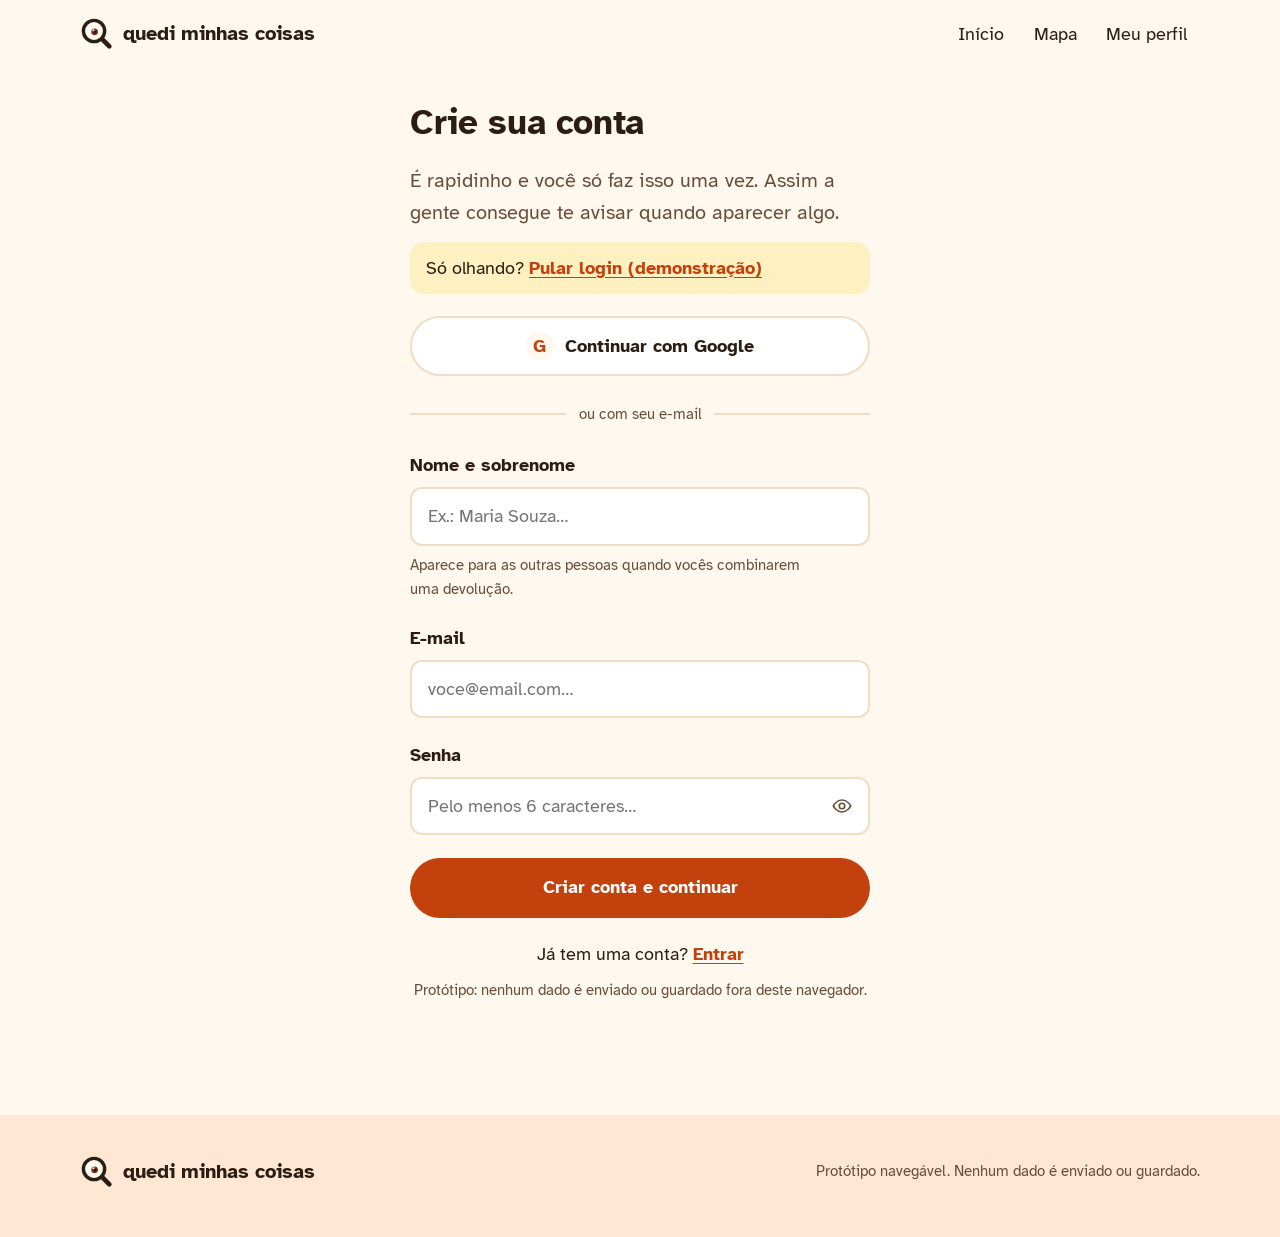
==== commit a3fd5c00: "Versão final do site de produto - Login de demonstração antes de entrar no site, com opção de pular " ====
--- a/app.html
+++ b/app.html
@@ -34,7 +34,7 @@
           <h1 id="t-inicio">O que aconteceu?</h1>
           <p class="lead">Escolha uma opção. A gente guia você no resto.</p>
           <div class="map-box home-map" id="home-map"></div>
-          <p class="hint home-map-note">Pontos de achados e perdidos de instituições e Estações quedi perto de você.</p>
+          <ul class="map-legend" id="home-legend" aria-label="Legenda do mapa"></ul>
           <div class="tags" style="margin:1.6rem 0 3rem">
             <a class="tag tag-lost" href="#perdi"><span class="tag-text"><span class="tag-title">Perdi algo</span><span class="tag-sub">Descreva o item e veja os achados parecidos</span></span></a>
             <a class="tag tag-found" href="#achei"><span class="tag-text"><span class="tag-title">Achei algo</span><span class="tag-sub">Cadastre o item e ajude ele a voltar</span></span></a>
@@ -58,9 +58,9 @@
               <legend class="sr-only">O que você perdeu</legend>
               <h2 style="font-size:1.5rem">O que você perdeu?</h2>
               <div class="choices" id="lost-cats"></div>
-              <div class="field" style="margin-top:1.4rem">
-                <label for="lost-name">Dê um nome curto ao item</label>
-                <input type="text" id="lost-name" name="lost-name" autocomplete="off" placeholder="Ex.: Mochila azul da faculdade…">
+              <div class="field other-box" id="lostcat-other-box" hidden>
+                <label for="lostcat-other">Que tipo de item é?</label>
+                <input type="text" id="lostcat-other" name="lostcat-other" autocomplete="off" placeholder="Ex.: caixa de som, notebook, brinquedo…">
               </div>
             </fieldset>
 
@@ -70,8 +70,9 @@
               <h2 style="font-size:1.5rem">Como ele é?</h2>
               <p class="muted">Quanto mais detalhes, mais certeiros ficam os itens parecidos.</p>
               <div class="field">
-                <span class="label" id="lbl-cor">Cor principal</span>
-                <div class="swatches" role="radiogroup" aria-labelledby="lbl-cor" id="lost-colors"></div>
+                <span class="label" id="lbl-cor">Cores do item</span>
+                <p class="hint" style="margin-top:-.2rem">Marque todas as cores que aparecem nele.</p>
+                <div class="swatches" role="group" aria-labelledby="lbl-cor" id="lost-colors"></div>
               </div>
               <div class="row-2">
                 <div class="field"><label for="lost-brand">Marca</label><input type="text" id="lost-brand" name="lost-brand" autocomplete="off" placeholder="Ex.: Samsonite…"></div>
@@ -97,26 +98,22 @@
             <fieldset class="step" data-step="3" style="border:0;padding:0;margin:0" hidden>
               <legend class="sr-only">Onde e quando</legend>
               <h2 style="font-size:1.5rem">Onde e quando você perdeu?</h2>
-              <div class="choices choices-wide" style="margin-bottom:1.4rem">
-                <div class="choice">
-                  <input type="radio" name="where" id="where-inst" value="inst" checked>
-                  <label for="where-inst"><span class="ic" data-icon="predio"></span><span>Num lugar com achados e perdidos<small>Faculdade, shopping, rodoviária, biblioteca…</small></span></label>
+              <div class="field loc-search">
+                <label for="lost-loc">Local</label>
+                <div class="loc-input">
+                  <span class="loc-ico" data-icon="pin"></span>
+                  <input type="text" id="lost-loc" name="lost-loc" autocomplete="off" spellcheck="false"
+                    role="combobox" aria-expanded="false" aria-controls="loc-list" aria-autocomplete="list"
+                    placeholder="Pesquise um lugar, rua ou bairro…">
                 </div>
-                <div class="choice">
-                  <input type="radio" name="where" id="where-map" value="map">
-                  <label for="where-map"><span class="ic" data-icon="pin"></span><span>Em outro lugar<small>Marque no mapa e avisamos quem passou por perto</small></span></label>
-                </div>
-              </div>
-              <div id="where-inst-box" class="field">
-                <label for="lost-inst">Qual lugar?</label>
-                <select id="lost-inst" name="lost-inst" autocomplete="off"></select>
-              </div>
-              <div id="where-map-box" hidden>
-                <p class="hint" style="margin-bottom:.6rem">Toque no mapa onde acha que perdeu.</p>
-                <div class="map-box pickable" id="lost-map"></div>
-                <p class="hint" style="margin-top:.8rem">Ou escolha um ponto de referência:</p>
-                <div class="landmarks" id="landmarks"></div>
-                <p class="hint" id="lost-map-msg" aria-live="polite" style="margin-top:.6rem"></p>
+                <ul class="loc-list" id="loc-list" role="listbox" aria-label="Sugestões de lugares" hidden></ul>
+              </div>
+              <p class="hint" style="margin:.2rem 0 .6rem">Ou toque no mapa para marcar o ponto exato.</p>
+              <div class="map-box pickable" id="lost-map"></div>
+              <p class="hint" id="lost-map-msg" aria-live="polite" style="margin-top:.6rem"></p>
+              <div class="field" style="margin-top:1rem">
+                <label for="lost-ref">Ponto de referência <span class="muted">(opcional)</span></label>
+                <input type="text" id="lost-ref" name="lost-ref" autocomplete="off" placeholder="Ex.: perto da padaria, em frente ao ponto de ônibus…">
               </div>
               <div class="row-2" style="margin-top:1.2rem">
                 <div class="field"><label for="lost-date">Dia</label><input type="date" id="lost-date" name="lost-date" autocomplete="off"></div>
@@ -260,6 +257,10 @@
               <span class="label">O que você achou?</span>
               <div class="choices" id="found-cats"></div>
             </div>
+              <div class="field other-box" id="foundcat-other-box" hidden>
+                <label for="foundcat-other">Que tipo de item é?</label>
+                <input type="text" id="foundcat-other" name="foundcat-other" autocomplete="off" placeholder="Ex.: caixa de som, notebook, brinquedo…">
+              </div>
             <div class="field">
               <span class="label">Foto do item</span>
               <label class="upload">
@@ -275,11 +276,21 @@
               <textarea id="found-desc" name="found-desc" autocomplete="off" placeholder="Ex.: mochila azul com adesivo de planeta…"></textarea>
               <p class="hint">Não descreva tudo. Deixe detalhes de fora para o dono confirmar.</p>
             </div>
-            <div class="row-2">
-              <div class="field">
-                <label for="found-where">Onde achou?</label>
-                <select id="found-where" name="found-where" autocomplete="off"></select>
-              </div>
+            <div class="field loc-search">
+              <label for="found-loc">Onde achou?</label>
+              <div class="loc-input">
+                <span class="loc-ico" data-icon="pin"></span>
+                <input type="text" id="found-loc" name="found-loc" autocomplete="off" spellcheck="false"
+                  role="combobox" aria-expanded="false" aria-controls="found-loc-list" aria-autocomplete="list"
+                  placeholder="Pesquise um lugar, rua ou bairro…">
+              </div>
+              <ul class="loc-list" id="found-loc-list" role="listbox" aria-label="Sugestões de lugares" hidden></ul>
+            </div>
+            <p class="hint" style="margin:.2rem 0 .6rem">Ou toque no mapa para marcar o ponto exato.</p>
+            <div class="map-box pickable" id="found-map"></div>
+            <p class="hint" id="found-map-msg" aria-live="polite" style="margin-top:.6rem"></p>
+            <div class="row-2" style="margin-top:1rem">
+              <div class="field"><label for="found-ref">Ponto de referência <span class="muted">(opcional)</span></label><input type="text" id="found-ref" name="found-ref" autocomplete="off" placeholder="Ex.: no banco da praça…"></div>
               <div class="field"><label for="found-date">Quando?</label><input type="date" id="found-date" name="found-date" autocomplete="off"></div>
             </div>
             <div class="field">
@@ -327,40 +338,96 @@
       </section>
 
       <!-- ================= PERFIL ================= -->
+      <!-- ================= ENTRAR / CRIAR CONTA ================= -->
+      <section class="view" id="v-entrar" aria-labelledby="t-entrar">
+        <div class="narrow auth">
+          <h1 id="t-entrar" style="font-size:2.2rem">Crie sua conta</h1>
+          <p class="lead" id="auth-lead">É rapidinho e você só faz isso uma vez. Assim a gente consegue te avisar quando aparecer algo.</p>
+          <p class="auth-skip-row">Só olhando? <button type="button" class="link-btn" id="auth-skip">Pular login (demonstração)</button></p>
+          <button class="btn btn-quiet btn-google" type="button" id="auth-google">
+            <span class="g-mark" aria-hidden="true">G</span>Continuar com Google
+          </button>
+          <p class="auth-or"><span>ou com seu e-mail</span></p>
+          <form id="auth-form" novalidate>
+            <div class="field" id="auth-name-box">
+              <label for="auth-name">Nome e sobrenome</label>
+              <input type="text" id="auth-name" name="name" autocomplete="name" placeholder="Ex.: Maria Souza…">
+              <p class="hint">Aparece para as outras pessoas quando vocês combinarem uma devolução.</p>
+            </div>
+            <div class="field">
+              <label for="auth-email">E-mail</label>
+              <input type="email" id="auth-email" name="email" autocomplete="email" inputmode="email" spellcheck="false" placeholder="voce@email.com…">
+            </div>
+            <div class="field">
+              <label for="auth-pass">Senha</label>
+              <div class="pass-wrap">
+                <input type="password" id="auth-pass" name="password" autocomplete="new-password" placeholder="Pelo menos 6 caracteres…">
+                <button type="button" class="pass-toggle" id="auth-show" aria-label="Mostrar senha" aria-pressed="false" data-icon="olho"></button>
+              </div>
+            </div>
+            <p class="hint" id="auth-error" role="alert" style="color:#B3261E;margin-bottom:1rem"></p>
+            <button class="btn btn-lago auth-submit" type="submit" id="auth-submit">Criar conta e continuar</button>
+          </form>
+          <p class="auth-switch"><span id="auth-switch-text">Já tem uma conta?</span> <button type="button" class="link-btn" id="auth-switch">Entrar</button></p>
+          <p class="hint auth-note">Protótipo: nenhum dado é enviado ou guardado fora deste navegador.</p>
+        </div>
+      </section>
+
       <section class="view" id="v-perfil" aria-labelledby="t-perfil">
-        <div class="grid-2">
-          <div class="panel">
-            <div class="profile-top" style="display:flex;gap:1rem;align-items:center">
-              <div class="avatar" style="width:72px;height:72px;font-size:1.4rem">VC</div>
+        <div class="pf">
+          <header class="pf-head">
+            <div class="pf-id">
+              <div class="avatar pf-avatar">VC</div>
               <div>
-                <h1 id="t-perfil" style="font-size:1.8rem;margin:0">Você</h1>
-                <span class="verified" data-icon-inline="escudo">Conta verificada</span>
-              </div>
-            </div>
-            <div style="display:flex;gap:2rem;margin:1.5rem 0;flex-wrap:wrap">
-              <div><div class="points"><b>320</b><span>pontos</span></div></div>
-              <div><span class="rating">Nota 5,0</span><br><span class="muted small">em 3 devoluções</span></div>
-            </div>
-            <h2 style="font-size:1.2rem">Seus selos</h2>
-            <div class="seals">
+                <h1 id="t-perfil">Você</h1>
+                <span class="pf-verified" data-icon-inline="escudo">Conta verificada</span>
+              </div>
+              <button type="button" class="link-btn pf-logout" id="logout">Sair da conta</button>
+            </div>
+            <div class="pf-seals" aria-label="Seus selos">
               <span class="seal"><i data-icon="estrela"></i>Primeira devolução</span>
               <span class="seal"><i data-icon="coracao"></i>Coração bom</span>
-              <span class="seal" style="background:var(--bg);color:var(--ink-soft)"><i data-icon="cadeado" style="background:var(--line)"></i>Grande ajudante · faltam 2</span>
-            </div>
-            <div class="review">
-              <strong class="small">Avaliação de Ana, que recebeu os óculos de volta</strong>
-              <p class="muted">“Super atenciosa, deixou na Estação no mesmo dia.”</p>
-            </div>
-          </div>
-          <div>
-            <div class="panel">
-              <h2 style="font-size:1.3rem">Trocar pontos</h2>
-              <div class="choices choices-wide" id="redeem"></div>
-            </div>
-            <div class="panel" style="margin-top:1.5rem">
-              <h2 style="font-size:1.3rem">Meus itens</h2>
-              <div id="my-items"></div>
-            </div>
+              <span class="seal is-locked"><i data-icon="cadeado"></i>Grande ajudante · faltam 2</span>
+            </div>
+            <div class="pf-stats">
+              <div class="pf-stat st-sol"><b>320</b><span>pontos</span></div>
+              <div class="pf-stat st-cream"><b>5,0</b><span>nota média</span></div>
+              <div class="pf-stat st-deep"><b>3</b><span>itens devolvidos</span></div>
+            </div>
+          </header>
+
+          <div class="pf-grid">
+            <section class="pf-card pf-lost" aria-labelledby="t-perdi-list">
+              <h2 id="t-perdi-list"><span class="pf-ic" data-icon="lupapin"></span>Itens que perdi</h2>
+              <div id="my-lost"></div>
+            </section>
+            <section class="pf-card pf-found" aria-labelledby="t-achei-list">
+              <h2 id="t-achei-list"><span class="pf-ic" data-icon="mao"></span>Itens que encontrei</h2>
+              <div id="my-found"></div>
+            </section>
+            <section class="pf-card pf-reviews" aria-labelledby="t-aval">
+              <h2 id="t-aval"><span class="pf-ic" data-icon="estrela"></span>Avaliações</h2>
+              <div class="pf-review">
+                <div class="pf-stars" aria-label="5 de 5 estrelas">★★★★★</div>
+                <p>“Super atenciosa, deixou na Estação no mesmo dia.”</p>
+                <span>Ana, que recebeu os óculos de volta</span>
+              </div>
+              <div class="pf-review">
+                <div class="pf-stars" aria-label="5 de 5 estrelas">★★★★★</div>
+                <p>“Respondeu rápido no chat e combinou tudo certinho.”</p>
+                <span>Lucas, que recebeu o guarda-chuva</span>
+              </div>
+              <div class="pf-review">
+                <div class="pf-stars" aria-label="5 de 5 estrelas">★★★★★</div>
+                <p>“Muito educada, entregou na FURB entre uma aula e outra.”</p>
+                <span>Bruna, que recebeu a carteira</span>
+              </div>
+            </section>
+            <section class="pf-card pf-points" aria-labelledby="t-pts">
+              <h2 id="t-pts"><span class="pf-ic" data-icon="moeda"></span>Trocar meus pontos</h2>
+              <p class="pf-sub">Você tem <strong>320 pontos</strong>. Cada devolução vale 100.</p>
+              <div id="redeem"></div>
+            </section>
           </div>
         </div>
       </section>
--- a/css/style.css
+++ b/css/style.css
@@ -350,7 +350,7 @@
 .field { display: grid; gap: .45rem; margin-bottom: 1.4rem; }
 .field > label, .field > .label { font-weight: 700; }
 .hint { font-size: .95rem; color: var(--ink-soft); margin: 0; }
-input[type="text"], input[type="date"], input[type="time"], select, textarea {
+input[type="text"], input[type="email"], input[type="password"], input[type="date"], input[type="time"], select, textarea {
   font: inherit; font-size: 1.125rem; color: var(--ink);
   width: 100%; padding: .8rem 1rem; min-height: 52px;
   border: 2px solid var(--line); border-radius: var(--r-field); background: var(--surface);
@@ -602,3 +602,162 @@
 .home-map-note { margin: .7rem 0 0; }
 .hero .tags { grid-template-columns: 1fr; max-width: 460px; gap: 1rem; }
 .hero .tag { min-height: 110px; }
+
+.other-box { margin-top: 1.2rem; }
+.swatch label i.is-clear { background: repeating-conic-gradient(#E4DCD2 0 25%, #fff 0 50%) 0 0 / 10px 10px !important; }
+
+/* Busca de local */
+.loc-search { position: relative; margin-bottom: .4rem; }
+.loc-input { position: relative; }
+.loc-input .loc-ico { position: absolute; left: .9rem; top: 50%; translate: 0 -50%; width: 22px; height: 22px; color: var(--lago); pointer-events: none; }
+.loc-input .loc-ico svg { width: 100%; height: 100%; }
+.loc-input input { padding-left: 2.8rem; }
+.loc-list {
+  position: absolute; z-index: 20; left: 0; right: 0; top: calc(100% + .4rem);
+  margin: 0; padding: .4rem; list-style: none; max-height: 300px; overflow-y: auto; overscroll-behavior: contain;
+  background: var(--surface); border: 2px solid var(--line); border-radius: 18px;
+  box-shadow: 0 12px 32px rgba(43, 29, 18, .12);
+  transform-origin: top center; animation: loc-in .18s var(--ease-out);
+}
+@keyframes loc-in { from { opacity: 0; scale: .97; } }
+.loc-list li { display: flex; align-items: center; gap: .8rem; padding: .6rem .7rem; border-radius: 12px; cursor: pointer; }
+.loc-list li strong { display: block; font-weight: 600; }
+.loc-list li small { display: block; color: var(--ink-soft); font-size: .88rem; }
+.loc-list li[aria-selected="true"] { background: var(--lago-soft); }
+@media (hover: hover) and (pointer: fine) { .loc-list li[data-i]:hover { background: var(--lago-soft); } }
+.loc-ic { flex: none; display: grid; place-items: center; width: 38px; height: 38px; border-radius: 50%; background: var(--bg); color: var(--lago); }
+.loc-ic svg { width: 20px; height: 20px; }
+.loc-list .loc-empty { color: var(--ink-soft); cursor: default; }
+
+/* ---------- Entrar / criar conta ---------- */
+.auth { max-width: 460px; }
+.btn-google { width: 100%; justify-content: center; gap: .7rem; min-height: 56px; }
+.g-mark { display: grid; place-items: center; width: 28px; height: 28px; border-radius: 50%; background: var(--bg); font-weight: 800; color: var(--lago); }
+.auth-or { display: flex; align-items: center; gap: .8rem; margin: 1.6rem 0; color: var(--ink-soft); font-size: .95rem; }
+.auth-or::before, .auth-or::after { content: ""; flex: 1; height: 2px; border-radius: 2px; background: var(--line); }
+.pass-wrap { position: relative; }
+.pass-wrap input { padding-right: 3.4rem; }
+.pass-toggle { position: absolute; right: .4rem; top: 50%; translate: 0 -50%; width: 44px; height: 44px; display: grid; place-items: center; border: 0; border-radius: 12px; background: none; color: var(--ink-soft); cursor: pointer; }
+.pass-toggle svg { width: 22px; height: 22px; }
+.pass-toggle[aria-pressed="true"] { color: var(--lago); background: var(--lago-soft); }
+.pass-toggle:focus-visible { outline: 3px solid var(--lago); outline-offset: 2px; }
+.auth-submit { width: 100%; justify-content: center; }
+.auth-switch { margin: 1.4rem 0 .6rem; text-align: center; }
+.auth-note { text-align: center; }
+.link-btn { border: 0; background: none; padding: 0; font: inherit; font-weight: 700; color: var(--lago); text-decoration: underline; text-underline-offset: 3px; cursor: pointer; }
+.link-btn:focus-visible { outline: 3px solid var(--lago); outline-offset: 3px; border-radius: 4px; }
+
+.hero-art { width: 100%; height: auto; max-height: calc(100vh - 140px); display: block; overflow: visible; }
+
+/* nome do local ao tocar num ponto do mapa */
+.map-pin { cursor: pointer; }
+.map-pin:focus { outline: none; }
+.map-pin:focus-visible > circle:nth-child(2) { stroke: var(--ink); stroke-width: 4; }
+.map-tip {
+  position: absolute; z-index: 5; translate: -50% calc(-100% - 26px);
+  display: grid; gap: .1rem; min-width: 160px; max-width: 240px; padding: .6rem .8rem;
+  background: var(--ink); color: #fff; border-radius: 12px; font-size: .9rem; line-height: 1.3; pointer-events: none;
+  animation: tip-in .18s var(--ease-out);
+}
+.map-tip.is-below { translate: -50% 26px; }
+.map-tip strong { font-size: .98rem; }
+.map-tip span { color: #F0DDC5; font-size: .85rem; }
+@keyframes tip-in { from { opacity: 0; scale: .96; } }
+@media (prefers-reduced-motion: reduce) { .map-tip { animation: none; } }
+
+.auth-skip-row { margin: -.4rem 0 1.4rem; padding: .7rem 1rem; border-radius: 14px; background: var(--sol-soft); }
+
+/* legenda do mapa do início */
+.map-legend { list-style: none; margin: .9rem 0 0; padding: 0; display: flex; flex-wrap: wrap; gap: .6rem 1.4rem; font-size: .95rem; color: var(--ink-soft); }
+.map-legend li { display: flex; align-items: center; gap: .5rem; }
+.lg-pin { display: grid; place-items: center; width: 26px; height: 26px; border-radius: 50%; flex: none; }
+.lg-pin svg { width: 15px; height: 15px; }
+.lg-walker { width: 12px; height: 12px; border-radius: 50%; background: #A8927E; box-shadow: 0 0 0 2px #fff; flex: none; margin: 0 7px; }
+.map-legend .lg-tip { flex-basis: 100%; font-size: .9rem; }
+
+.me-pulse { transform-box: fill-box; transform-origin: center; animation: me-pulse 2.2s var(--ease-out) infinite; }
+@keyframes me-pulse { from { scale: 1; opacity: .9; } to { scale: 4.5; opacity: 0; } }
+@media (prefers-reduced-motion: reduce) { .me-pulse { animation: none; } }
+.lg-me { width: 16px; height: 16px; border-radius: 50%; background: #C2410C; box-shadow: 0 0 0 3px #fff, 0 0 0 6px rgba(194,65,12,.25); flex: none; margin: 0 5px; }
+
+/* ---------- Meu perfil (colorido) ---------- */
+.pf { display: grid; gap: 1.5rem; }
+.pf-head { background: var(--lago); color: #fff; border-radius: 28px; padding: 1.8rem; display: grid; gap: 1.3rem; }
+.pf-id { display: flex; align-items: center; gap: 1.1rem; flex-wrap: wrap; }
+.pf-avatar { width: 76px; height: 76px; font-size: 1.5rem; background: var(--sol); color: var(--ink); }
+.pf-head h1 { font-size: clamp(1.7rem, 3vw, 2.2rem); margin: 0; color: #fff; }
+.pf-verified { display: inline-flex; align-items: center; gap: .35rem; margin-top: .3rem; padding: .25rem .7rem .25rem .45rem; border-radius: 999px; background: rgba(255,255,255,.18); font-weight: 700; font-size: .95rem; }
+.pf-verified svg { width: 18px; height: 18px; }
+.pf-logout { margin-left: auto; color: #fff; }
+.pf-logout:focus-visible { outline-color: #fff; }
+.pf-seals { display: flex; flex-wrap: wrap; gap: .6rem; }
+.pf-seals .seal { background: var(--sol); }
+.pf-seals .seal i { background: #fff; color: var(--lago-deep); }
+.pf-seals .seal.is-locked { background: rgba(255,255,255,.16); color: #fff; }
+.pf-seals .seal.is-locked i { background: rgba(255,255,255,.25); color: #fff; }
+.pf-stats { display: grid; grid-template-columns: repeat(3, 1fr); gap: .8rem; }
+.pf-stat { border-radius: 18px; padding: .9rem 1.1rem; display: grid; gap: .1rem; }
+.pf-stat b { font-size: clamp(1.8rem, 4vw, 2.4rem); line-height: 1; font-variant-numeric: tabular-nums; letter-spacing: -.02em; }
+.pf-stat span { font-size: .95rem; font-weight: 600; }
+.st-sol { background: var(--sol); color: var(--ink); }
+.st-cream { background: var(--bg); color: var(--lago-deep); }
+.st-deep { background: var(--lago-deep); color: #fff; }
+
+.pf-grid { display: grid; grid-template-columns: 1fr 1fr; gap: 1.5rem; align-items: start; }
+.pf-card { border-radius: 24px; padding: 1.5rem; }
+.pf-card h2 { display: flex; align-items: center; gap: .7rem; font-size: 1.45rem; margin: 0 0 1rem; letter-spacing: -.02em; }
+.pf-ic { display: grid; place-items: center; width: 42px; height: 42px; border-radius: 50%; flex: none; }
+.pf-ic svg { width: 24px; height: 24px; }
+.pf-lost { background: var(--lago-soft); }
+.pf-lost .pf-ic { background: var(--lago); color: #fff; }
+.pf-found { background: var(--sol-soft); }
+.pf-found .pf-ic { background: var(--sol); color: var(--ink); }
+.pf-reviews { background: var(--sol); }
+.pf-reviews .pf-ic { background: #fff; color: var(--lago); }
+.pf-points { background: var(--lago-deep); color: #fff; }
+.pf-points .pf-ic { background: var(--sol); color: var(--ink); }
+.pf-sub { margin: -.4rem 0 1rem; color: #FFE3C7; }
+.pf-sub strong { color: var(--sol); }
+
+.pf .my-item { background: var(--surface); border: 0; border-radius: 16px; padding: .7rem .8rem; margin-bottom: .6rem; }
+.pf .my-item:last-child { margin-bottom: 0; }
+.pf .my-item .thumb { width: 54px; height: 54px; border-radius: 14px; overflow: hidden; background: var(--bg); color: var(--lago); }
+.pf .my-item .thumb img { width: 100%; height: 100%; object-fit: cover; }
+.pf .my-item .thumb svg { width: 26px; height: 26px; }
+.pf .my-item strong { display: block; }
+.pf .my-item .small { color: var(--ink-soft); }
+.chip-lago { background: var(--lago); color: #fff; }
+.pf-found .chip-sol { background: var(--sol); color: var(--ink); }
+
+.pf-review { background: var(--surface); border-radius: 16px; padding: .9rem 1rem; margin-bottom: .6rem; }
+.pf-review:last-child { margin-bottom: 0; }
+.pf-stars { color: var(--lago); letter-spacing: .12em; font-size: 1.05rem; }
+.pf-review p { margin: .2rem 0 .3rem; font-size: 1.08rem; font-weight: 600; }
+.pf-review span { color: var(--ink-soft); font-size: .92rem; }
+
+.pf-points .redeem-row { background: rgba(255,255,255,.1); border: 0; border-radius: 16px; padding: .8rem .9rem; margin-bottom: .6rem; }
+.pf-points .redeem-row:last-child { margin-bottom: 0; }
+.pf-points .redeem-row strong { display: block; }
+.pf-points .redeem-row .small { color: #FFE3C7; }
+.pf-points .redeem-row .ico { background: var(--sol); color: var(--ink); }
+.pf-points .redeem-row.r2 .ico { background: #fff; color: var(--lago); }
+.pf-points .redeem-row.r3 .ico { background: var(--lago); color: #fff; }
+.pf-points .redeem-row.r4 .ico { background: rgba(255,255,255,.2); color: #fff; }
+.pf-bar { height: 6px; border-radius: 6px; background: rgba(255,255,255,.18); margin-top: .45rem; overflow: hidden; }
+.pf-bar span { display: block; height: 100%; border-radius: inherit; background: var(--sol); }
+.pf-points .btn-lago { background: var(--sol); color: var(--ink); border-color: var(--sol); }
+.pf-points .btn-quiet[disabled] { background: transparent; color: #FFE3C7; border-color: rgba(255,255,255,.3); cursor: not-allowed; }
+
+@media (max-width: 860px) { .pf-grid { grid-template-columns: 1fr; } }
+@media (max-width: 520px) {
+  .pf-head { padding: 1.3rem; border-radius: 22px; }
+  .pf-stats { gap: .5rem; } .pf-stat { padding: .7rem .8rem; } .pf-stat span { font-size: .82rem; }
+  .pf-logout { margin-left: 0; }
+}
+@media (max-width: 560px) {
+  .pf .my-item { display: grid; grid-template-columns: 54px 1fr; column-gap: .9rem; row-gap: .5rem; }
+  .pf .my-item .chip { grid-column: 2; justify-self: start; }
+  .pf-points .redeem-row { display: grid; grid-template-columns: 44px 1fr; column-gap: 1rem; row-gap: .6rem; }
+  .pf-points .redeem-row .btn { grid-column: 2; justify-self: start; }
+  .pf-card { padding: 1.2rem; }
+}
